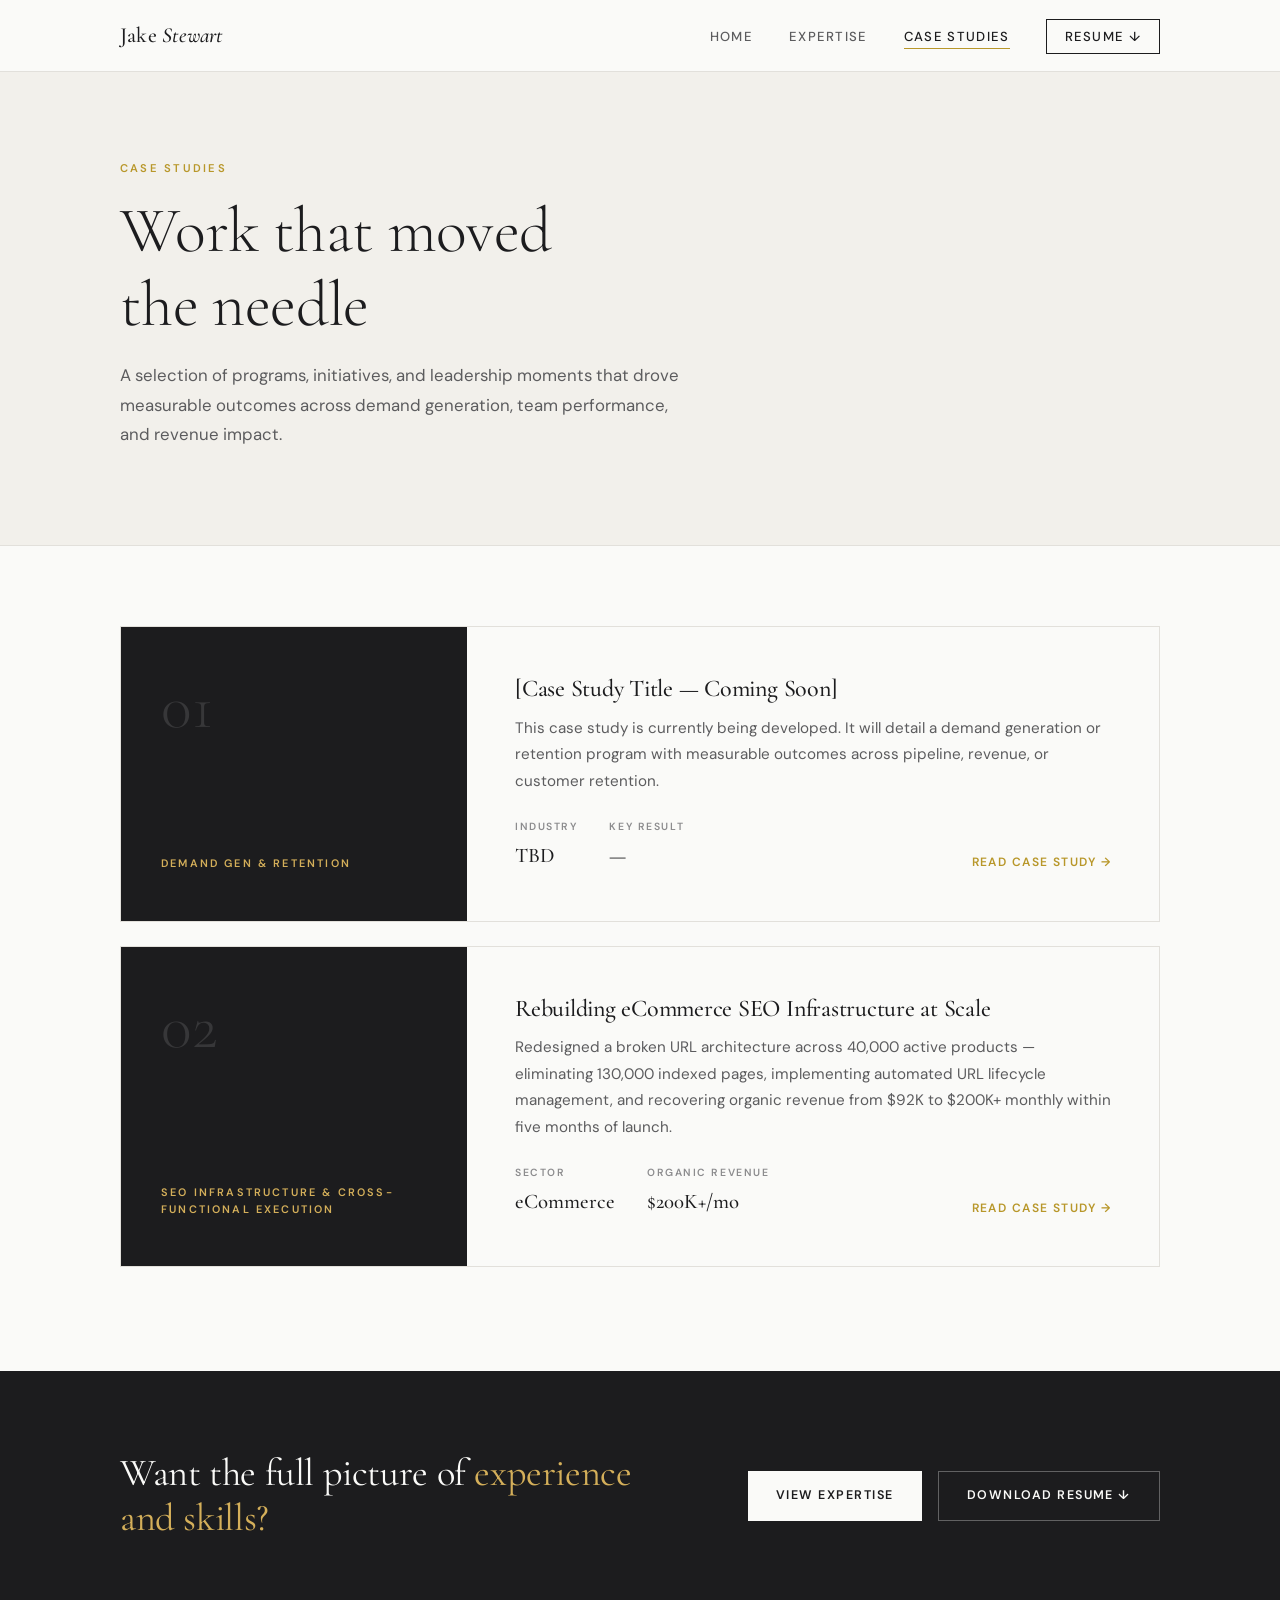
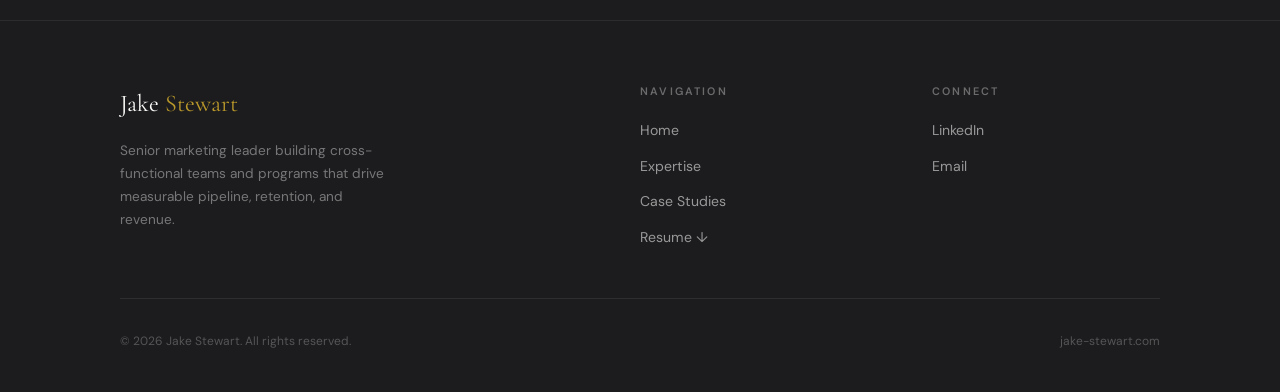
==== case-studies/index.html @ 0d44666d "Add files via upload" ====
<!DOCTYPE html>
<html lang="en">
<head>
  <meta charset="UTF-8" />
  <meta name="viewport" content="width=device-width, initial-scale=1.0" />
  <title>Case Studies — Jake Stewart</title>
  <meta name="description" content="Marketing case studies from Jake Stewart — demand generation, team leadership, digital transformation, and cross-channel growth programs." />
  <link rel="stylesheet" href="../assets/css/style.css" />
</head>
<body>

  <!-- ============ NAV ============ -->
  <nav>
    <div class="nav-inner">
      <a href="../index.html" class="nav-logo">Jake <em>Stewart</em></a>
      <ul class="nav-links">
        <li><a href="../index.html">Home</a></li>
        <li><a href="../skills.html" class="hide-mobile">Expertise</a></li>
        <li><a href="index.html">Case Studies</a></li>
        <li><a href="../assets/jake-stewart-resume.pdf" target="_blank" class="nav-resume">Resume ↓</a></li>
      </ul>
    </div>
  </nav>

  <!-- ============ HERO ============ -->
  <section class="cs-hero">
    <div class="container">
      <span class="section-label">Case Studies</span>
      <h1>Work that moved<br>the needle</h1>
      <p>A selection of programs, initiatives, and leadership moments that drove measurable outcomes across demand generation, team performance, and revenue impact.</p>
    </div>
  </section>

  <!-- ============ CASE STUDIES LIST ============ -->
  <section class="cs-grid">
    <div class="container">

      <!-- Case Study 1 — A Fortune 500 Industrial Equipment Manufacturer -->
      <a href="case-study-1.html" class="cs-card fade-up">
        <div class="cs-card-label">
          <div class="cs-number">01</div>
          <div class="cs-category">Demand Gen &amp; Retention</div>
        </div>
        <div class="cs-card-content">
          <div>
            <h3>[Case Study Title — Coming Soon]</h3>
            <p>This case study is currently being developed. It will detail a demand generation or retention program with measurable outcomes across pipeline, revenue, or customer retention.</p>
          </div>
          <div style="display: flex; justify-content: space-between; align-items: flex-end; flex-wrap: wrap; gap: 24px;">
            <div class="cs-card-meta">
              <div class="cs-meta-item">
                <div class="cs-meta-label">Industry</div>
                <div class="cs-meta-value">TBD</div>
              </div>
              <div class="cs-meta-item">
                <div class="cs-meta-label">Key Result</div>
                <div class="cs-meta-value">—</div>
              </div>
            </div>
            <div class="cs-arrow">Read Case Study &rarr;</div>
          </div>
        </div>
      </a>

      <!-- Case Study 2 — eCommerce SEO Infrastructure -->
      <a href="case-study-2.html" class="cs-card fade-up">
        <div class="cs-card-label">
          <div class="cs-number">02</div>
          <div class="cs-category">SEO Infrastructure &amp; Cross-Functional Execution</div>
        </div>
        <div class="cs-card-content">
          <div>
            <h3>Rebuilding eCommerce SEO Infrastructure at Scale</h3>
            <p>Redesigned a broken URL architecture across 40,000 active products — eliminating 130,000 indexed pages, implementing automated URL lifecycle management, and recovering organic revenue from $92K to $200K+ monthly within five months of launch.</p>
          </div>
          <div style="display: flex; justify-content: space-between; align-items: flex-end; flex-wrap: wrap; gap: 24px;">
            <div class="cs-card-meta">
              <div class="cs-meta-item">
                <div class="cs-meta-label">Sector</div>
                <div class="cs-meta-value">eCommerce</div>
              </div>
              <div class="cs-meta-item">
                <div class="cs-meta-label">Organic Revenue</div>
                <div class="cs-meta-value">$200K+/mo</div>
              </div>
            </div>
            <div class="cs-arrow">Read Case Study &rarr;</div>
          </div>
        </div>
      </a>

    </div>
  </section>

  <!-- ============ CTA STRIP ============ -->
  <section class="cta-strip">
    <div class="container">
      <div class="cta-strip-inner">
        <h2>Want the full picture of <em>experience and skills?</em></h2>
        <div class="cta-strip-actions">
          <a href="../skills.html" class="btn-light">View Expertise</a>
          <a href="../assets/jake-stewart-resume.pdf" target="_blank" class="btn-ghost">Download Resume ↓</a>
        </div>
      </div>
    </div>
  </section>

  <!-- ============ FOOTER ============ -->
  <footer>
    <div class="container">
      <div class="footer-inner">
        <div>
          <div class="footer-brand">Jake <span>Stewart</span></div>
          <p class="footer-tagline">Senior marketing leader building cross-functional teams and programs that drive measurable pipeline, retention, and revenue.</p>
        </div>
        <div class="footer-col">
          <h4>Navigation</h4>
          <ul>
            <li><a href="../index.html">Home</a></li>
            <li><a href="../skills.html">Expertise</a></li>
            <li><a href="index.html">Case Studies</a></li>
            <li><a href="../assets/jake-stewart-resume.pdf" target="_blank">Resume ↓</a></li>
          </ul>
        </div>
        <div class="footer-col">
          <h4>Connect</h4>
          <ul>
            <li><a href="https://www.linkedin.com/in/jacob-stewart-9aa251113/" target="_blank">LinkedIn</a></li>
            <li><a href="mailto:jake@jake-stewart.com">Email</a></li>
          </ul>
        </div>
      </div>
      <div class="footer-bottom">
        <p>&copy; 2026 Jake Stewart. All rights reserved.</p>
        <p>jake-stewart.com</p>
      </div>
    </div>
  </footer>

  <script src="../assets/js/main.js"></script>
</body>
</html>
---- assets/css/style.css ----
/* ============================================
   JAKE STEWART — Design System
   Charcoal & White | Restrained Gold Accent
   ============================================ */

@import url('https://fonts.googleapis.com/css2?family=Cormorant+Garamond:wght@300;400;500;600&family=DM+Sans:wght@300;400;500;600&display=swap');

:root {
  --charcoal:     #1C1C1E;
  --charcoal-mid: #2C2C2E;
  --charcoal-soft:#3A3A3C;
  --white:        #FAFAF8;
  --off-white:    #F2F0EB;
  --gold:         #B8972A;
  --gold-light:   #D4AF5A;
  --gold-rule:    #C9A84C;
  --text-primary: #1C1C1E;
  --text-secondary:#5C5C5E;
  --text-muted:   #8C8C8E;
  --border:       #E2E0DB;

  --font-display: 'Cormorant Garamond', Georgia, serif;
  --font-body:    'DM Sans', sans-serif;

  --max-width: 1120px;
  --section-pad: 96px;
  --nav-height: 72px;
}

*, *::before, *::after { box-sizing: border-box; margin: 0; padding: 0; }

html { scroll-behavior: smooth; font-size: 16px; }

body {
  font-family: var(--font-body);
  background: var(--white);
  color: var(--text-primary);
  line-height: 1.6;
  -webkit-font-smoothing: antialiased;
}

/* ============ TYPOGRAPHY ============ */
h1, h2, h3, h4 {
  font-family: var(--font-display);
  font-weight: 500;
  line-height: 1.15;
  letter-spacing: -0.01em;
}

h1 { font-size: clamp(2.8rem, 5vw, 4.2rem); font-weight: 300; }
h2 { font-size: clamp(2rem, 3.5vw, 3rem); font-weight: 400; }
h3 { font-size: clamp(1.3rem, 2vw, 1.7rem); font-weight: 500; }
h4 { font-size: 1.1rem; font-weight: 600; letter-spacing: 0.08em; text-transform: uppercase; font-family: var(--font-body); }

p { font-size: 1rem; line-height: 1.75; color: var(--text-secondary); }

a { color: inherit; text-decoration: none; }

/* ============ LAYOUT ============ */
.container {
  max-width: var(--max-width);
  margin: 0 auto;
  padding: 0 40px;
}

section { padding: var(--section-pad) 0; }

.section-label {
  font-family: var(--font-body);
  font-size: 0.7rem;
  font-weight: 600;
  letter-spacing: 0.2em;
  text-transform: uppercase;
  color: var(--gold);
  margin-bottom: 16px;
  display: block;
}

.gold-rule {
  width: 40px;
  height: 1px;
  background: var(--gold-rule);
  margin: 24px 0;
}

/* ============ NAVIGATION ============ */
nav {
  position: fixed;
  top: 0; left: 0; right: 0;
  height: var(--nav-height);
  background: rgba(250, 250, 248, 0.96);
  backdrop-filter: blur(12px);
  -webkit-backdrop-filter: blur(12px);
  border-bottom: 1px solid var(--border);
  z-index: 100;
  display: flex;
  align-items: center;
}

.nav-inner {
  max-width: var(--max-width);
  margin: 0 auto;
  padding: 0 40px;
  width: 100%;
  display: flex;
  align-items: center;
  justify-content: space-between;
}

.nav-logo {
  font-family: var(--font-display);
  font-size: 1.35rem;
  font-weight: 500;
  color: var(--charcoal);
  letter-spacing: 0.01em;
}

.nav-logo span {
  color: var(--gold);
}

.nav-links {
  display: flex;
  align-items: center;
  gap: 36px;
  list-style: none;
}

.nav-links a {
  font-size: 0.82rem;
  font-weight: 500;
  letter-spacing: 0.1em;
  text-transform: uppercase;
  color: var(--text-secondary);
  transition: color 0.2s ease;
  position: relative;
}

.nav-links a::after {
  content: '';
  position: absolute;
  bottom: -4px; left: 0;
  width: 0; height: 1px;
  background: var(--gold);
  transition: width 0.25s ease;
}

.nav-links a:hover { color: var(--charcoal); }
.nav-links a:hover::after { width: 100%; }
.nav-links a.active { color: var(--charcoal); }
.nav-links a.active::after { width: 100%; }

.nav-resume {
  font-size: 0.78rem;
  font-weight: 600;
  letter-spacing: 0.12em;
  text-transform: uppercase;
  color: var(--charcoal) !important;
  border: 1px solid var(--charcoal);
  padding: 8px 18px;
  transition: all 0.2s ease !important;
}

.nav-resume::after { display: none !important; }
.nav-resume:hover {
  background: var(--charcoal) !important;
  color: var(--white) !important;
}

/* ============ HERO ============ */
.hero {
  min-height: 100vh;
  display: flex;
  align-items: center;
  padding-top: var(--nav-height);
  background: var(--white);
  position: relative;
  overflow: hidden;
}

.hero::before {
  content: '';
  position: absolute;
  top: 0; right: 0;
  width: 45%;
  height: 100%;
  background: var(--off-white);
  z-index: 0;
}

.hero::after {
  content: '';
  position: absolute;
  bottom: 0; left: 0;
  width: 100%;
  height: 1px;
  background: var(--border);
}

.hero-inner {
  position: relative;
  z-index: 1;
  display: grid;
  grid-template-columns: 1fr 1fr;
  gap: 80px;
  align-items: center;
  width: 100%;
  max-width: var(--max-width);
  margin: 0 auto;
  padding: 0 40px;
}

.hero-eyebrow {
  font-size: 0.72rem;
  font-weight: 600;
  letter-spacing: 0.22em;
  text-transform: uppercase;
  color: var(--gold);
  margin-bottom: 20px;
  display: flex;
  align-items: center;
  gap: 12px;
}

.hero-eyebrow::before {
  content: '';
  width: 24px;
  height: 1px;
  background: var(--gold);
}

.hero-name {
  font-family: var(--font-display);
  font-size: clamp(3.5rem, 6vw, 5.5rem);
  font-weight: 300;
  line-height: 1.05;
  color: var(--charcoal);
  margin-bottom: 8px;
}

.hero-name em {
  font-style: normal;
  font-weight: 500;
}

.hero-title {
  font-family: var(--font-body);
  font-size: 0.82rem;
  font-weight: 500;
  letter-spacing: 0.18em;
  text-transform: uppercase;
  color: var(--text-muted);
  margin-bottom: 32px;
}

.hero-statement {
  font-size: 1.05rem;
  line-height: 1.8;
  color: var(--text-secondary);
  max-width: 480px;
  margin-bottom: 48px;
  border-left: 2px solid var(--gold);
  padding-left: 20px;
}

.hero-actions {
  display: flex;
  gap: 16px;
  align-items: center;
  flex-wrap: wrap;
}

.btn-primary {
  display: inline-flex;
  align-items: center;
  gap: 8px;
  background: var(--charcoal);
  color: var(--white);
  font-size: 0.78rem;
  font-weight: 600;
  letter-spacing: 0.12em;
  text-transform: uppercase;
  padding: 14px 28px;
  transition: all 0.25s ease;
}

.btn-primary:hover {
  background: var(--charcoal-soft);
  transform: translateY(-1px);
}

.btn-secondary {
  display: inline-flex;
  align-items: center;
  gap: 8px;
  color: var(--charcoal);
  font-size: 0.78rem;
  font-weight: 600;
  letter-spacing: 0.12em;
  text-transform: uppercase;
  padding: 14px 0;
  border-bottom: 1px solid var(--charcoal);
  transition: all 0.25s ease;
}

.btn-secondary:hover { color: var(--gold); border-color: var(--gold); }

.hero-photo-wrap {
  position: relative;
  display: flex;
  justify-content: center;
}

.hero-photo-frame {
  width: 360px;
  height: 440px;
  background: var(--charcoal-mid);
  position: relative;
  overflow: hidden;
}

.hero-photo-frame img {
  width: 100%;
  height: 100%;
  object-fit: cover;
  object-position: top center;
}

.hero-photo-frame::after {
  content: '';
  position: absolute;
  inset: 0;
  border: 1px solid rgba(184, 151, 42, 0.3);
  pointer-events: none;
}

.photo-placeholder {
  width: 100%;
  height: 100%;
  display: flex;
  flex-direction: column;
  align-items: center;
  justify-content: center;
  gap: 12px;
  color: var(--text-muted);
}

.photo-placeholder svg { opacity: 0.3; }
.photo-placeholder span {
  font-size: 0.72rem;
  letter-spacing: 0.12em;
  text-transform: uppercase;
  opacity: 0.5;
}

.hero-photo-accent {
  position: absolute;
  bottom: -16px;
  right: -16px;
  width: 80px;
  height: 80px;
  border: 1px solid var(--gold);
  opacity: 0.4;
  z-index: -1;
}

/* ============ BRANDS ============ */
.brands {
  padding: 56px 0;
  border-bottom: 1px solid var(--border);
  background: var(--white);
}

.brands-label {
  text-align: center;
  font-size: 0.68rem;
  font-weight: 600;
  letter-spacing: 0.22em;
  text-transform: uppercase;
  color: var(--text-muted);
  margin-bottom: 32px;
}

.brands-list {
  display: flex;
  align-items: center;
  justify-content: center;
  gap: 56px;
  flex-wrap: wrap;
}

.brand-item {
  font-family: var(--font-display);
  font-size: 1.1rem;
  font-weight: 500;
  color: var(--text-muted);
  letter-spacing: 0.04em;
  opacity: 0.65;
  transition: opacity 0.2s;
}

.brand-item:hover { opacity: 1; }

/* ============ HOMEPAGE SECTIONS ============ */
.about {
  background: var(--off-white);
}

.about-grid {
  display: grid;
  grid-template-columns: 1fr 2fr;
  gap: 80px;
  align-items: start;
}

.about-stats {
  display: flex;
  flex-direction: column;
  gap: 32px;
}

.stat-block {
  padding-bottom: 32px;
  border-bottom: 1px solid var(--border);
}

.stat-block:last-child { border-bottom: none; }

.stat-number {
  font-family: var(--font-display);
  font-size: 3rem;
  font-weight: 300;
  color: var(--charcoal);
  line-height: 1;
  margin-bottom: 4px;
}

.stat-number sup {
  font-size: 1.2rem;
  vertical-align: super;
  color: var(--gold);
}

.stat-label {
  font-size: 0.75rem;
  font-weight: 500;
  letter-spacing: 0.1em;
  text-transform: uppercase;
  color: var(--text-muted);
}

.about-content h2 { margin-bottom: 24px; }
.about-content p { margin-bottom: 20px; }
.about-content p:last-of-type { margin-bottom: 32px; }

/* ============ EXPERTISE PREVIEW ============ */
.expertise-preview {
  background: var(--white);
}

.expertise-grid {
  display: grid;
  grid-template-columns: repeat(3, 1fr);
  gap: 2px;
  margin-top: 56px;
  background: var(--border);
}

.expertise-card {
  background: var(--white);
  padding: 40px 32px;
  transition: background 0.25s ease;
  position: relative;
}

.expertise-card:hover { background: var(--off-white); }

.expertise-card::before {
  content: '';
  position: absolute;
  top: 0; left: 32px;
  width: 24px;
  height: 2px;
  background: var(--gold);
}

.expertise-card h3 {
  font-size: 1.2rem;
  margin: 20px 0 12px;
}

.expertise-card p {
  font-size: 0.9rem;
  line-height: 1.7;
}

/* ============ CTA STRIP ============ */
.cta-strip {
  background: var(--charcoal);
  padding: 80px 0;
}

.cta-strip-inner {
  display: flex;
  align-items: center;
  justify-content: space-between;
  gap: 40px;
  flex-wrap: wrap;
}

.cta-strip h2 {
  color: var(--white);
  font-size: clamp(1.8rem, 3vw, 2.4rem);
  max-width: 540px;
}

.cta-strip h2 em {
  font-style: normal;
  color: var(--gold-light);
}

.cta-strip-actions { display: flex; gap: 16px; flex-wrap: wrap; }

.btn-light {
  display: inline-flex;
  align-items: center;
  gap: 8px;
  background: var(--white);
  color: var(--charcoal);
  font-size: 0.78rem;
  font-weight: 600;
  letter-spacing: 0.12em;
  text-transform: uppercase;
  padding: 14px 28px;
  transition: all 0.25s ease;
}

.btn-light:hover { background: var(--off-white); }

.btn-ghost {
  display: inline-flex;
  align-items: center;
  gap: 8px;
  color: var(--white);
  font-size: 0.78rem;
  font-weight: 600;
  letter-spacing: 0.12em;
  text-transform: uppercase;
  padding: 14px 28px;
  border: 1px solid rgba(255,255,255,0.3);
  transition: all 0.25s ease;
}

.btn-ghost:hover { border-color: var(--white); background: rgba(255,255,255,0.05); }

/* ============ SKILLS PAGE ============ */
.skills-hero {
  background: var(--charcoal);
  padding: 160px 0 96px;
  position: relative;
  overflow: hidden;
}

.skills-hero::before {
  content: '';
  position: absolute;
  top: -50%;
  right: -10%;
  width: 600px;
  height: 600px;
  border: 1px solid rgba(184, 151, 42, 0.12);
  border-radius: 50%;
}

.skills-hero::after {
  content: '';
  position: absolute;
  top: -30%;
  right: 5%;
  width: 350px;
  height: 350px;
  border: 1px solid rgba(184, 151, 42, 0.08);
  border-radius: 50%;
}

.skills-hero .section-label { color: var(--gold-light); }
.skills-hero h1 { color: var(--white); }
.skills-hero p { color: rgba(255,255,255,0.6); max-width: 560px; margin-top: 20px; font-size: 1.05rem; }

.skills-grid {
  display: grid;
  grid-template-columns: repeat(2, 1fr);
  gap: 2px;
  background: var(--border);
  margin-top: 64px;
}

.skill-block {
  background: var(--white);
  padding: 52px 48px;
  position: relative;
  transition: background 0.2s;
}

.skill-block:hover { background: var(--off-white); }

.skill-block-number {
  font-family: var(--font-display);
  font-size: 3.5rem;
  font-weight: 300;
  color: var(--off-white);
  position: absolute;
  top: 32px; right: 40px;
  line-height: 1;
  transition: color 0.2s;
}

.skill-block:hover .skill-block-number { color: rgba(184, 151, 42, 0.15); }

.skill-block h3 {
  font-size: 1.4rem;
  margin-bottom: 16px;
  position: relative;
}

.skill-block h3::after {
  content: '';
  display: block;
  width: 28px;
  height: 1px;
  background: var(--gold);
  margin-top: 12px;
}

.skill-block p { font-size: 0.95rem; line-height: 1.8; }

.skill-tags {
  display: flex;
  flex-wrap: wrap;
  gap: 8px;
  margin-top: 24px;
}

.skill-tag {
  font-size: 0.7rem;
  font-weight: 600;
  letter-spacing: 0.1em;
  text-transform: uppercase;
  color: var(--text-muted);
  border: 1px solid var(--border);
  padding: 4px 12px;
}

.leadership-banner {
  background: var(--off-white);
  border-top: 1px solid var(--border);
  border-bottom: 1px solid var(--border);
  padding: 80px 0;
  margin: 80px 0 0;
}

.leadership-banner-inner {
  display: grid;
  grid-template-columns: 1fr 1fr;
  gap: 80px;
  align-items: center;
}

.leadership-stats {
  display: grid;
  grid-template-columns: 1fr 1fr;
  gap: 32px;
}

.l-stat { padding: 24px; background: var(--white); border-bottom: 2px solid var(--gold); }

.l-stat-num {
  font-family: var(--font-display);
  font-size: 2.4rem;
  font-weight: 300;
  color: var(--charcoal);
}

.l-stat-label {
  font-size: 0.72rem;
  font-weight: 500;
  letter-spacing: 0.1em;
  text-transform: uppercase;
  color: var(--text-muted);
  margin-top: 4px;
}

/* ============ CASE STUDIES ============ */
.cs-hero {
  background: var(--off-white);
  padding: 160px 0 96px;
  border-bottom: 1px solid var(--border);
}

.cs-hero h1 { margin-top: 16px; margin-bottom: 20px; }
.cs-hero p { max-width: 560px; font-size: 1.05rem; }

.cs-grid {
  padding: 80px 0;
}

.cs-card {
  display: grid;
  grid-template-columns: 1fr 2fr;
  gap: 0;
  border: 1px solid var(--border);
  margin-bottom: 24px;
  transition: border-color 0.25s, transform 0.25s;
  text-decoration: none;
  color: inherit;
}

.cs-card:hover {
  border-color: var(--gold);
  transform: translateY(-2px);
}

.cs-card-label {
  background: var(--charcoal);
  padding: 48px 40px;
  display: flex;
  flex-direction: column;
  justify-content: space-between;
}

.cs-number {
  font-family: var(--font-display);
  font-size: 4rem;
  font-weight: 300;
  color: rgba(255,255,255,0.12);
  line-height: 1;
}

.cs-category {
  font-size: 0.68rem;
  font-weight: 600;
  letter-spacing: 0.2em;
  text-transform: uppercase;
  color: var(--gold-light);
}

.cs-card-content {
  padding: 48px 48px;
  background: var(--white);
  display: flex;
  flex-direction: column;
  justify-content: space-between;
}

.cs-card-content h3 {
  font-size: 1.5rem;
  margin-bottom: 12px;
}

.cs-card-content p { font-size: 0.95rem; margin-bottom: 24px; }

.cs-card-meta {
  display: flex;
  gap: 32px;
}

.cs-meta-item { }
.cs-meta-label {
  font-size: 0.65rem;
  font-weight: 600;
  letter-spacing: 0.15em;
  text-transform: uppercase;
  color: var(--text-muted);
  margin-bottom: 4px;
}

.cs-meta-value {
  font-family: var(--font-display);
  font-size: 1.3rem;
  font-weight: 500;
  color: var(--charcoal);
}

.cs-arrow {
  align-self: flex-end;
  font-size: 0.75rem;
  font-weight: 600;
  letter-spacing: 0.12em;
  text-transform: uppercase;
  color: var(--gold);
  display: flex;
  align-items: center;
  gap: 8px;
}

/* ============ INDIVIDUAL CASE STUDY ============ */
.cs-detail-hero {
  background: var(--charcoal);
  padding: 160px 0 80px;
}

.cs-detail-hero .section-label { color: var(--gold-light); }
.cs-detail-hero h1 { color: var(--white); margin: 16px 0 24px; }
.cs-back {
  display: inline-flex;
  align-items: center;
  gap: 8px;
  font-size: 0.75rem;
  font-weight: 600;
  letter-spacing: 0.12em;
  text-transform: uppercase;
  color: rgba(255,255,255,0.5);
  margin-bottom: 40px;
  transition: color 0.2s;
}
.cs-back:hover { color: var(--white); }

.cs-detail-meta {
  display: flex;
  gap: 48px;
  margin-top: 40px;
  padding-top: 40px;
  border-top: 1px solid rgba(255,255,255,0.1);
  flex-wrap: wrap;
}

.cs-detail-meta-item .cs-meta-label { color: rgba(255,255,255,0.35); }
.cs-detail-meta-item .cs-meta-value { color: var(--white); font-size: 1.1rem; }

.cs-detail-body {
  padding: 80px 0;
}

.cs-detail-grid {
  display: grid;
  grid-template-columns: 2fr 1fr;
  gap: 80px;
  align-items: start;
}

.cs-detail-section { margin-bottom: 56px; }
.cs-detail-section h3 {
  font-size: 0.72rem;
  font-weight: 600;
  letter-spacing: 0.2em;
  text-transform: uppercase;
  color: var(--gold);
  margin-bottom: 16px;
  font-family: var(--font-body);
}

.cs-detail-section p { font-size: 1rem; line-height: 1.8; margin-bottom: 16px; }

.cs-detail-section ul {
  list-style: none;
  display: flex;
  flex-direction: column;
  gap: 12px;
}

.cs-detail-section ul li {
  font-size: 0.95rem;
  line-height: 1.7;
  color: var(--text-secondary);
  padding-left: 20px;
  position: relative;
}

.cs-detail-section ul li::before {
  content: '';
  position: absolute;
  left: 0;
  top: 12px;
  width: 6px;
  height: 1px;
  background: var(--gold);
}

.cs-sidebar {
  position: sticky;
  top: 100px;
}

.cs-result-card {
  background: var(--charcoal);
  padding: 40px 32px;
  margin-bottom: 16px;
}

.cs-result-card .cs-meta-label { color: rgba(255,255,255,0.4); }
.cs-result-card .cs-meta-value {
  font-family: var(--font-display);
  font-size: 2.5rem;
  font-weight: 300;
  color: var(--white);
  display: block;
  margin-top: 8px;
}

.cs-result-card .cs-result-desc {
  font-size: 0.82rem;
  color: rgba(255,255,255,0.5);
  margin-top: 8px;
  line-height: 1.6;
}

/* ============ FOOTER ============ */
footer {
  background: var(--charcoal);
  padding: 64px 0 40px;
  border-top: 1px solid var(--charcoal-mid);
}

.footer-inner {
  display: grid;
  grid-template-columns: 2fr 1fr 1fr;
  gap: 64px;
  margin-bottom: 48px;
}

.footer-brand {
  font-family: var(--font-display);
  font-size: 1.5rem;
  font-weight: 400;
  color: var(--white);
  margin-bottom: 16px;
}

.footer-brand span { color: var(--gold); }
.footer-tagline {
  font-size: 0.85rem;
  color: rgba(255,255,255,0.4);
  line-height: 1.7;
  max-width: 280px;
}

.footer-col h4 {
  font-size: 0.68rem;
  font-weight: 600;
  letter-spacing: 0.2em;
  text-transform: uppercase;
  color: rgba(255,255,255,0.35);
  margin-bottom: 20px;
}

.footer-col ul { list-style: none; display: flex; flex-direction: column; gap: 10px; }
.footer-col ul li a {
  font-size: 0.88rem;
  color: rgba(255,255,255,0.55);
  transition: color 0.2s;
}
.footer-col ul li a:hover { color: var(--white); }

.footer-bottom {
  padding-top: 32px;
  border-top: 1px solid rgba(255,255,255,0.08);
  display: flex;
  justify-content: space-between;
  align-items: center;
  flex-wrap: wrap;
  gap: 16px;
}

.footer-bottom p {
  font-size: 0.75rem;
  color: rgba(255,255,255,0.25);
}

/* ============ ANIMATIONS ============ */
.fade-up {
  opacity: 0;
  transform: translateY(24px);
  transition: opacity 0.6s ease, transform 0.6s ease;
}

.fade-up.visible {
  opacity: 1;
  transform: translateY(0);
}

/* ============ RESPONSIVE ============ */
@media (max-width: 900px) {
  .hero-inner { grid-template-columns: 1fr; gap: 48px; }
  .hero::before { display: none; }
  .hero-photo-wrap { display: none; }
  .about-grid { grid-template-columns: 1fr; gap: 48px; }
  .expertise-grid { grid-template-columns: 1fr; }
  .skills-grid { grid-template-columns: 1fr; }
  .leadership-banner-inner { grid-template-columns: 1fr; }
  .cs-card { grid-template-columns: 1fr; }
  .cs-detail-grid { grid-template-columns: 1fr; }
  .footer-inner { grid-template-columns: 1fr; gap: 40px; }
  .container { padding: 0 24px; }
  .nav-inner { padding: 0 24px; }
  .nav-links { gap: 20px; }
}

@media (max-width: 600px) {
  :root { --section-pad: 64px; }
  .nav-links .hide-mobile { display: none; }
  .brands-list { gap: 28px; }
  .leadership-stats { grid-template-columns: 1fr; }
}
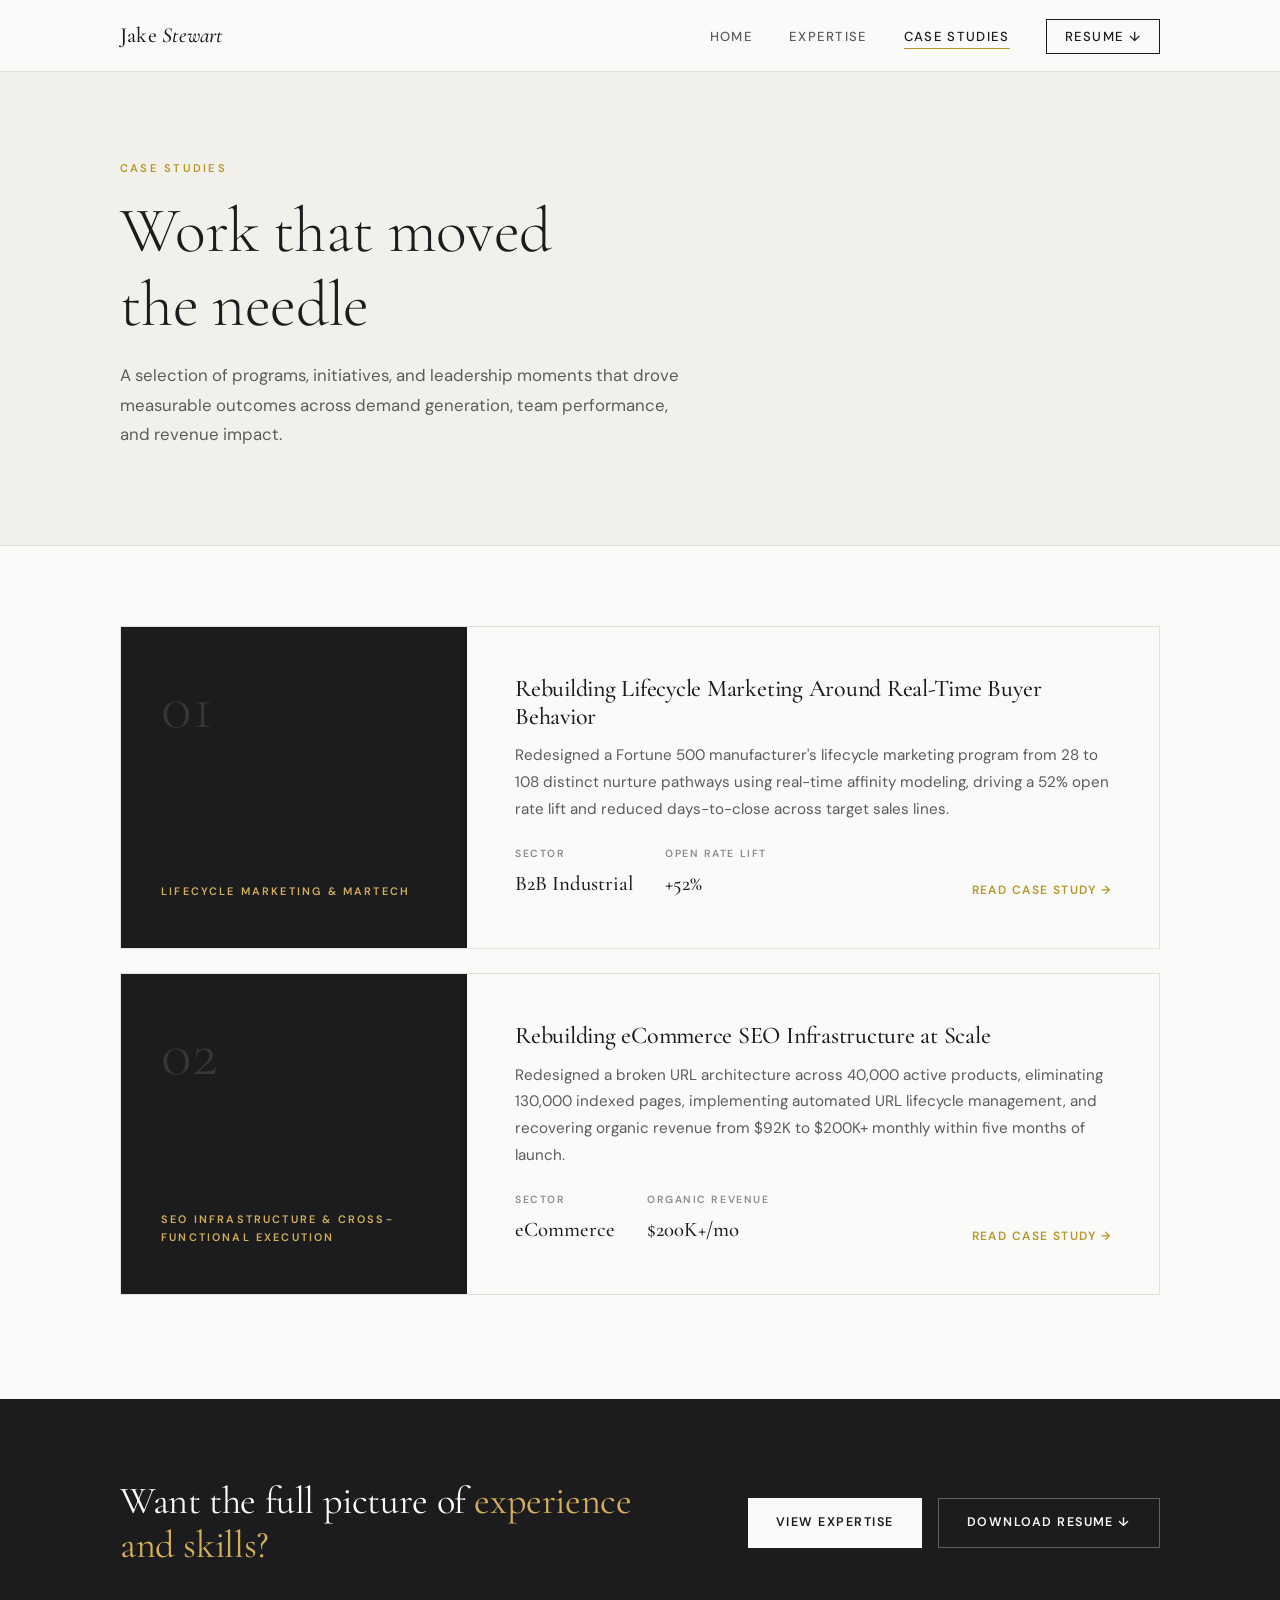
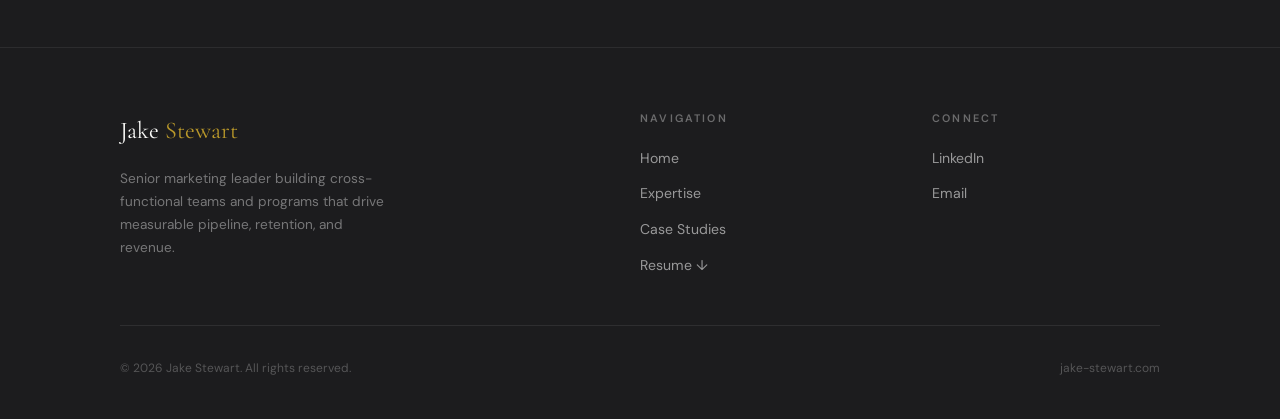
==== commit 4f5b5f0d: "Add files via upload" ====
--- a/case-studies/index.html
+++ b/case-studies/index.html
@@ -3,8 +3,8 @@
 <head>
   <meta charset="UTF-8" />
   <meta name="viewport" content="width=device-width, initial-scale=1.0" />
-  <title>Case Studies — Jake Stewart</title>
-  <meta name="description" content="Marketing case studies from Jake Stewart — demand generation, team leadership, digital transformation, and cross-channel growth programs." />
+  <title>Case Studies, Jake Stewart</title>
+  <meta name="description" content="Marketing case studies from Jake Stewart, demand generation, team leadership, digital transformation, and cross-channel growth programs." />
   <link rel="stylesheet" href="../assets/css/style.css" />
 </head>
 <body>
@@ -35,26 +35,26 @@
   <section class="cs-grid">
     <div class="container">
 
-      <!-- Case Study 1 — A Fortune 500 Industrial Equipment Manufacturer -->
+      <!-- Case Study 1, Fortune 500 Industrial Equipment Manufacturer -->
       <a href="case-study-1.html" class="cs-card fade-up">
         <div class="cs-card-label">
           <div class="cs-number">01</div>
-          <div class="cs-category">Demand Gen &amp; Retention</div>
+          <div class="cs-category">Lifecycle Marketing &amp; Martech</div>
         </div>
         <div class="cs-card-content">
           <div>
-            <h3>[Case Study Title — Coming Soon]</h3>
-            <p>This case study is currently being developed. It will detail a demand generation or retention program with measurable outcomes across pipeline, revenue, or customer retention.</p>
+            <h3>Rebuilding Lifecycle Marketing Around Real-Time Buyer Behavior</h3>
+            <p>Redesigned a Fortune 500 manufacturer's lifecycle marketing program from 28 to 108 distinct nurture pathways using real-time affinity modeling, driving a 52% open rate lift and reduced days-to-close across target sales lines.</p>
           </div>
           <div style="display: flex; justify-content: space-between; align-items: flex-end; flex-wrap: wrap; gap: 24px;">
             <div class="cs-card-meta">
               <div class="cs-meta-item">
-                <div class="cs-meta-label">Industry</div>
-                <div class="cs-meta-value">TBD</div>
+                <div class="cs-meta-label">Sector</div>
+                <div class="cs-meta-value">B2B Industrial</div>
               </div>
               <div class="cs-meta-item">
-                <div class="cs-meta-label">Key Result</div>
-                <div class="cs-meta-value">—</div>
+                <div class="cs-meta-label">Open Rate Lift</div>
+                <div class="cs-meta-value">+52%</div>
               </div>
             </div>
             <div class="cs-arrow">Read Case Study &rarr;</div>
@@ -62,7 +62,7 @@
         </div>
       </a>
 
-      <!-- Case Study 2 — eCommerce SEO Infrastructure -->
+      <!-- Case Study 2, eCommerce SEO Infrastructure -->
       <a href="case-study-2.html" class="cs-card fade-up">
         <div class="cs-card-label">
           <div class="cs-number">02</div>
@@ -71,7 +71,7 @@
         <div class="cs-card-content">
           <div>
             <h3>Rebuilding eCommerce SEO Infrastructure at Scale</h3>
-            <p>Redesigned a broken URL architecture across 40,000 active products — eliminating 130,000 indexed pages, implementing automated URL lifecycle management, and recovering organic revenue from $92K to $200K+ monthly within five months of launch.</p>
+            <p>Redesigned a broken URL architecture across 40,000 active products, eliminating 130,000 indexed pages, implementing automated URL lifecycle management, and recovering organic revenue from $92K to $200K+ monthly within five months of launch.</p>
           </div>
           <div style="display: flex; justify-content: space-between; align-items: flex-end; flex-wrap: wrap; gap: 24px;">
             <div class="cs-card-meta">
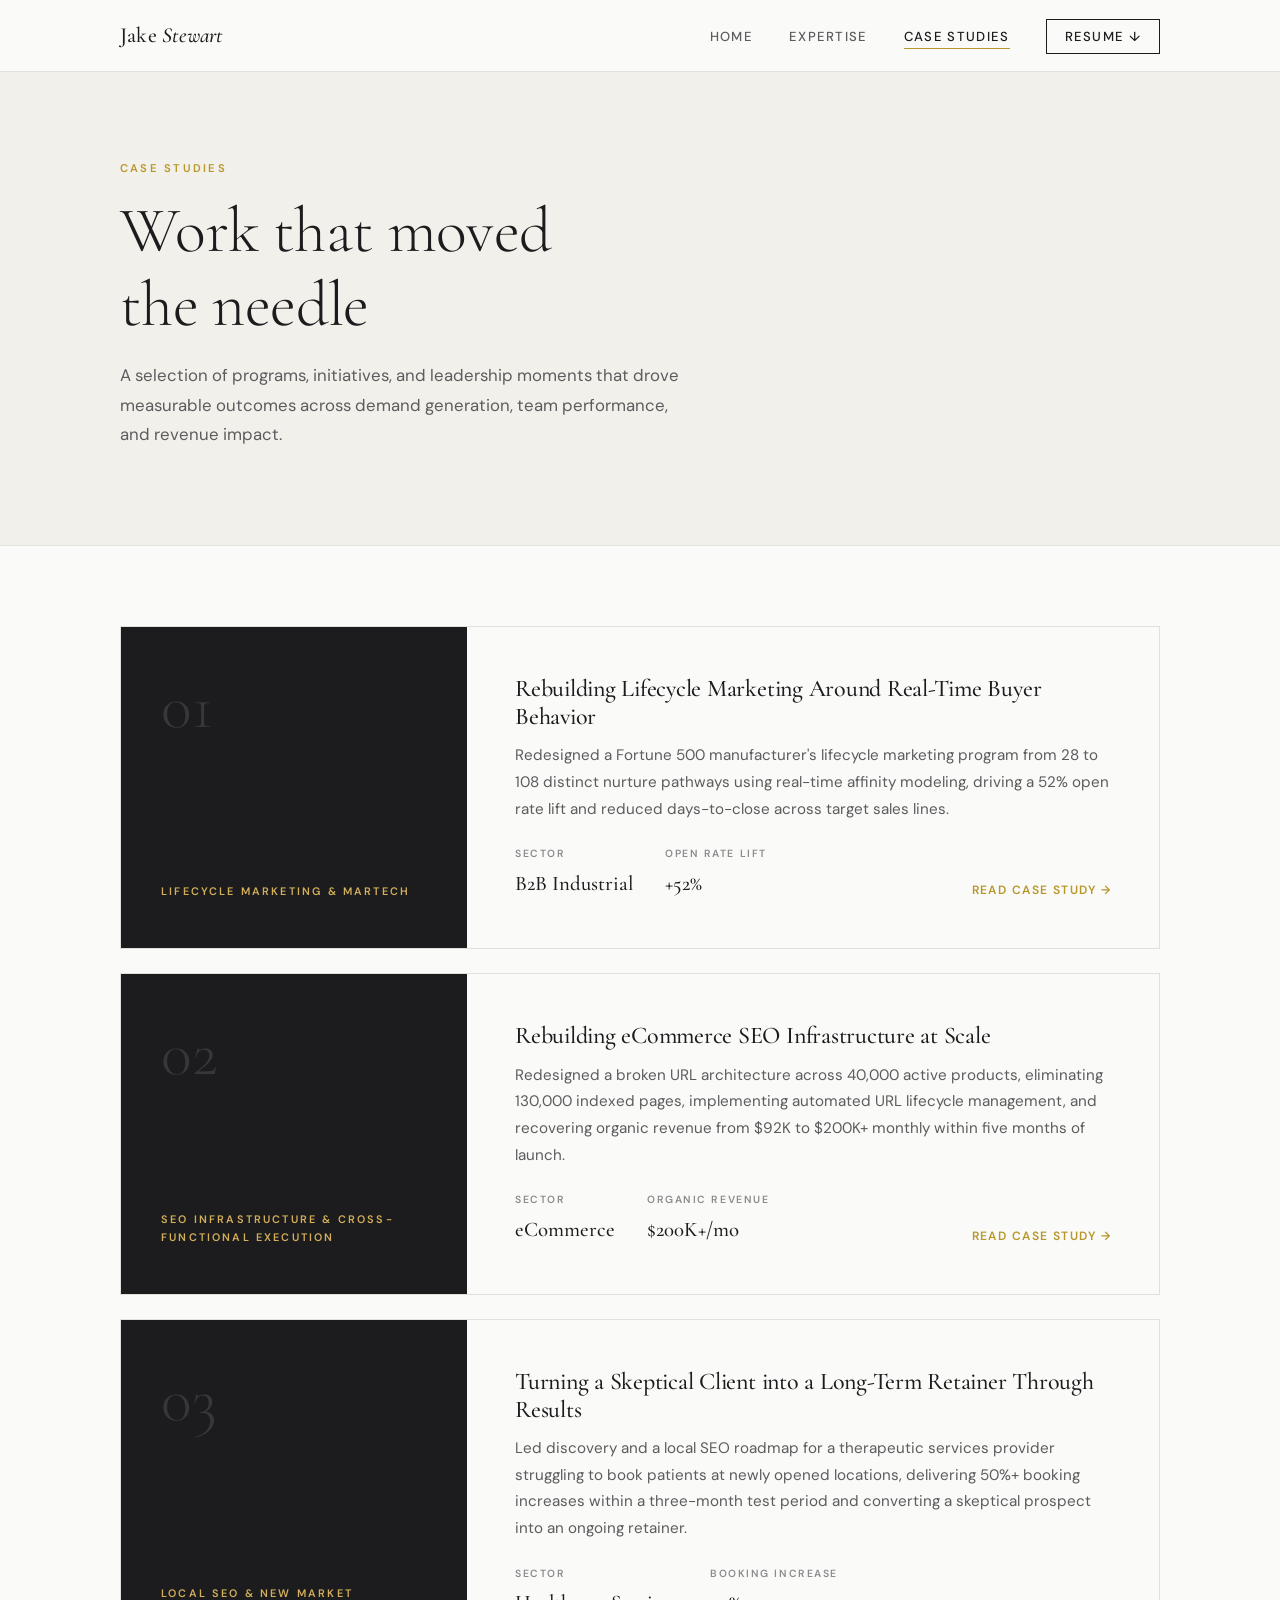
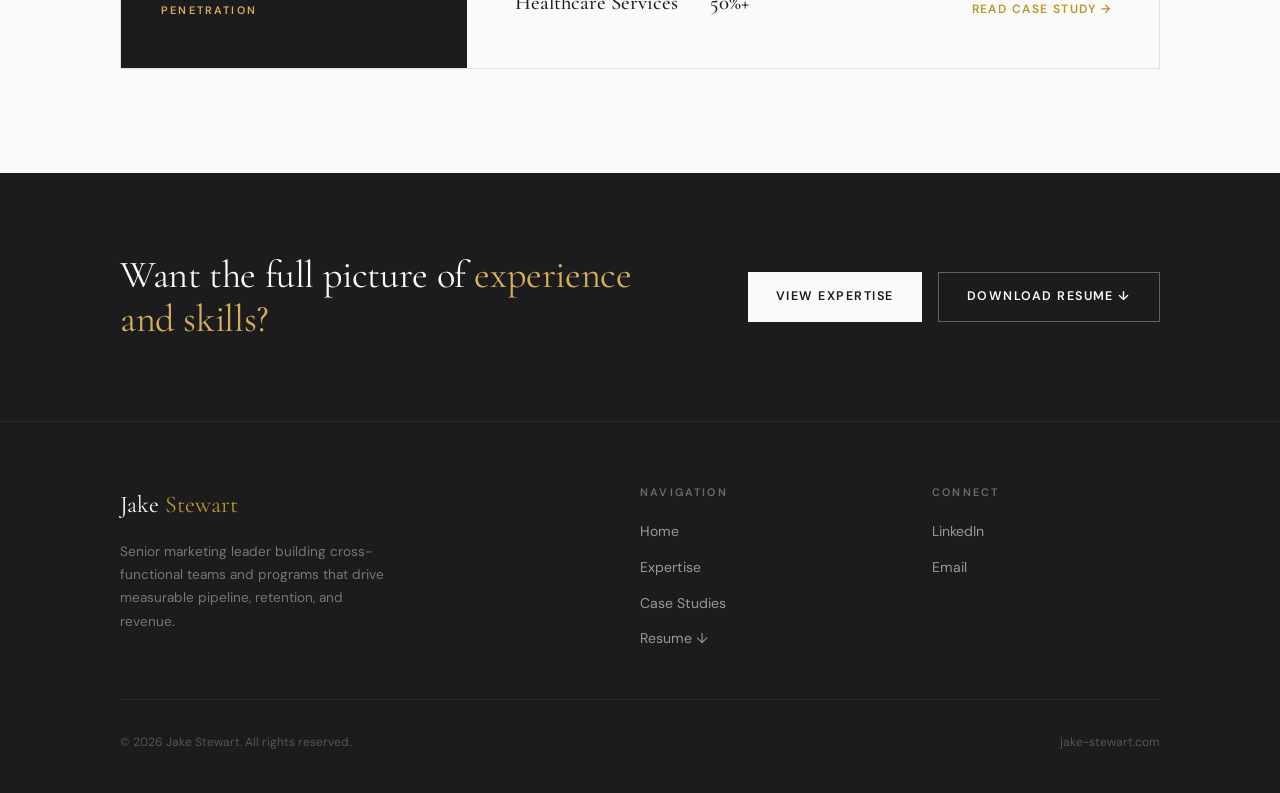
==== commit b5b7f470: "Add files via upload" ====
--- a/case-studies/index.html
+++ b/case-studies/index.html
@@ -5,6 +5,10 @@
   <meta name="viewport" content="width=device-width, initial-scale=1.0" />
   <title>Case Studies, Jake Stewart</title>
   <meta name="description" content="Marketing case studies from Jake Stewart, demand generation, team leadership, digital transformation, and cross-channel growth programs." />
+  <link rel="apple-touch-icon" sizes="180x180" href="../assets/apple-touch-icon.png">
+  <link rel="icon" type="image/png" sizes="32x32" href="../assets/favicon-32x32.png">
+  <link rel="icon" type="image/png" sizes="16x16" href="../assets/favicon-16x16.png">
+  <link rel="manifest" href="../assets/site.webmanifest">
   <link rel="stylesheet" href="../assets/css/style.css" />
 </head>
 <body>
@@ -89,6 +93,33 @@
         </div>
       </a>
 
+      <!-- Case Study 3, Therapeutic Services Provider -->
+      <a href="case-study-3.html" class="cs-card fade-up">
+        <div class="cs-card-label">
+          <div class="cs-number">03</div>
+          <div class="cs-category">Local SEO &amp; New Market Penetration</div>
+        </div>
+        <div class="cs-card-content">
+          <div>
+            <h3>Turning a Skeptical Client into a Long-Term Retainer Through Results</h3>
+            <p>Led discovery and a local SEO roadmap for a therapeutic services provider struggling to book patients at newly opened locations, delivering 50%+ booking increases within a three-month test period and converting a skeptical prospect into an ongoing retainer.</p>
+          </div>
+          <div style="display: flex; justify-content: space-between; align-items: flex-end; flex-wrap: wrap; gap: 24px;">
+            <div class="cs-card-meta">
+              <div class="cs-meta-item">
+                <div class="cs-meta-label">Sector</div>
+                <div class="cs-meta-value">Healthcare Services</div>
+              </div>
+              <div class="cs-meta-item">
+                <div class="cs-meta-label">Booking Increase</div>
+                <div class="cs-meta-value">50%+</div>
+              </div>
+            </div>
+            <div class="cs-arrow">Read Case Study &rarr;</div>
+          </div>
+        </div>
+      </a>
+
     </div>
   </section>
 
--- a/assets/css/style.css
+++ b/assets/css/style.css
@@ -393,13 +393,11 @@
   font-family: var(--font-display);
   font-size: 1.1rem;
   font-weight: 500;
-  color: var(--text-muted);
+  color: var(--charcoal-soft);
   letter-spacing: 0.04em;
-  opacity: 0.65;
-  transition: opacity 0.2s;
-}
-
-.brand-item:hover { opacity: 1; }
+  opacity: 1;
+}
+
 
 /* ============ HOMEPAGE SECTIONS ============ */
 .about {
@@ -436,9 +434,9 @@
 }
 
 .stat-number sup {
-  font-size: 1.2rem;
+  font-size: 1.8rem;
   vertical-align: super;
-  color: var(--gold);
+  color: var(--charcoal);
 }
 
 .stat-label {
